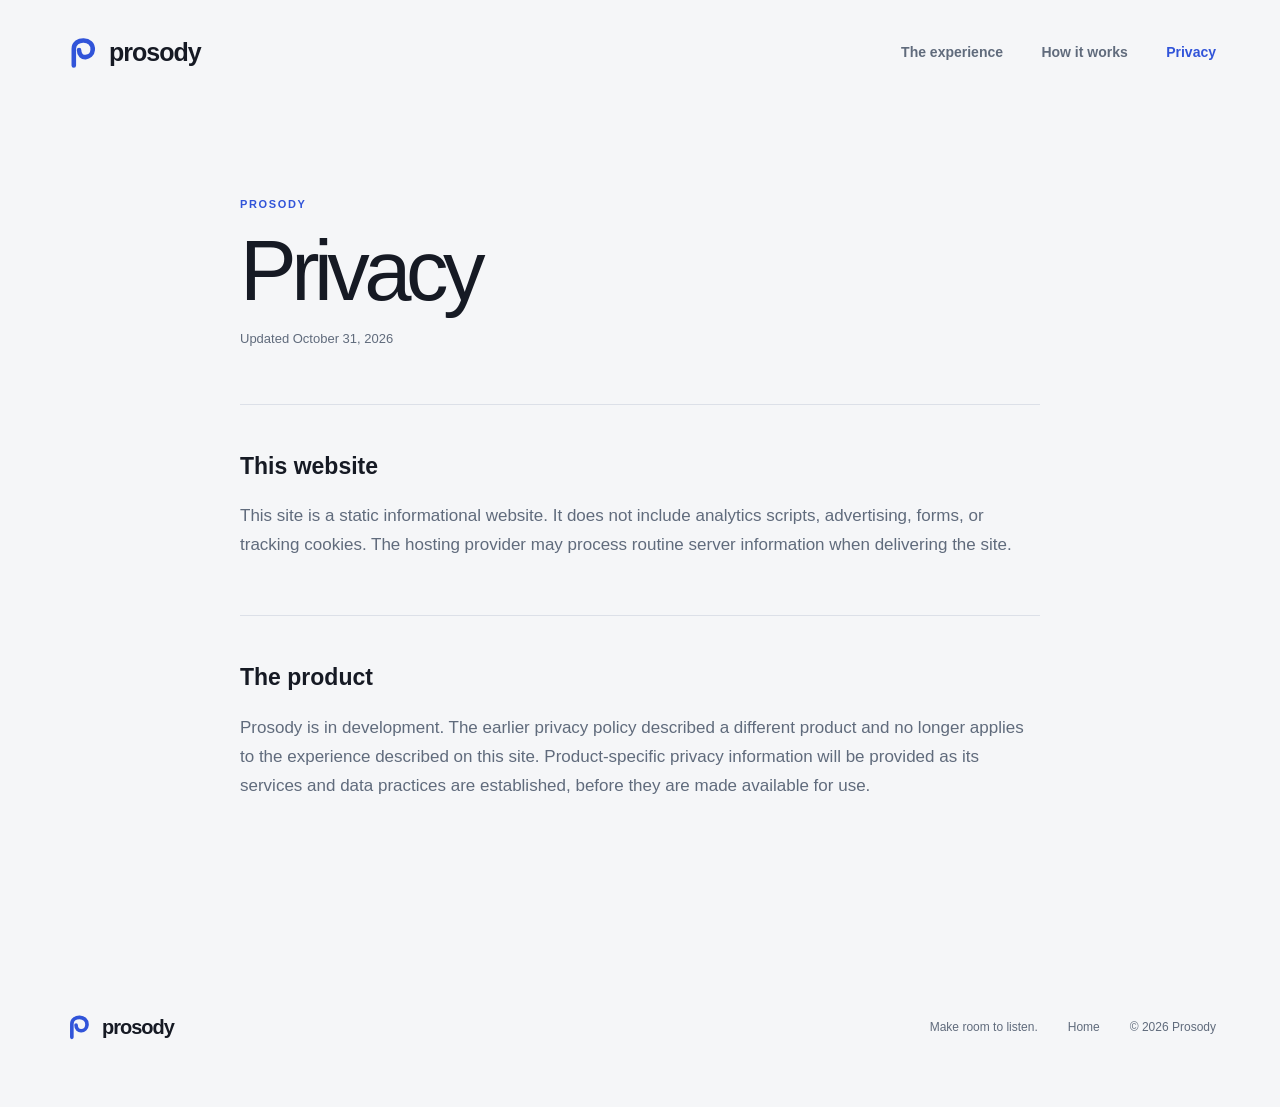
==== privacy.html @ 3f82dedf "Redesign site for Prosody briefings" ====
<!doctype html>
<html lang="en">
<head>
<meta charset="utf-8"><meta name="viewport" content="width=device-width, initial-scale=1"><meta name="theme-color" content="#f5f6f8">
<title>Privacy — Prosody</title><meta name="description" content="Privacy information for the Prosody website and the product in development.">
<link rel="icon" href="/assets/prosody-mark.svg" type="image/svg+xml"><link rel="stylesheet" href="/assets/styles.css">
</head>
<body>
<header class="site-nav wrap"><a class="brand" href="/" aria-label="Prosody home"><img src="/assets/prosody-mark.svg" width="35" height="35" alt="">prosody</a><nav aria-label="Main navigation"><a href="/#experience">The experience</a><a href="/#how-it-works">How it works</a><a href="/privacy" aria-current="page">Privacy</a></nav></header>
<main class="legal wrap"><p class="eyebrow">Prosody</p><h1>Privacy</h1><p class="updated">Updated October 31, 2026</p><section><h2>This website</h2><p>This site is a static informational website. It does not include analytics scripts, advertising, forms, or tracking cookies. The hosting provider may process routine server information when delivering the site.</p></section><section><h2>The product</h2><p>Prosody is in development. The earlier privacy policy described a different product and no longer applies to the experience described on this site. Product-specific privacy information will be provided as its services and data practices are established, before they are made available for use.</p></section></main>
<footer class="wrap"><a class="brand" href="/"><img src="/assets/prosody-mark.svg" width="28" height="28" alt="">prosody</a><span>Make room to listen.</span><a href="/">Home</a><span>© 2026 Prosody</span></footer>
</body></html>
---- assets/styles.css ----
:root{color-scheme:light;--paper:#f5f6f8;--white:#fff;--ink:#161a24;--muted:#606b7c;--blue:#3154d9;--line:#dce0e8;--soft:#e9edfa;--radius:24px;--space:clamp(24px,5vw,76px)}
*{box-sizing:border-box}html{scroll-behavior:smooth}body{margin:0;background:var(--paper);color:var(--ink);font-family:Arial,Helvetica,sans-serif;line-height:1.5;-webkit-font-smoothing:antialiased}a{color:inherit}a:focus-visible{outline:3px solid var(--blue);outline-offset:5px}img{display:block;max-width:100%}.wrap{width:min(1320px,calc(100% - 2 * var(--space)));margin-inline:auto}.site-nav{height:105px;display:flex;align-items:center;justify-content:space-between;gap:24px}.brand{display:inline-flex;align-items:center;gap:10px;text-decoration:none;font-weight:700;font-size:25px;letter-spacing:-1px}.site-nav nav{display:flex;gap:clamp(18px,3vw,44px);font-size:14px;font-weight:600}.site-nav nav a{text-decoration:none;color:var(--muted)}.site-nav nav a:hover,.site-nav nav a[aria-current]{color:var(--blue)}
.hero{display:grid;grid-template-columns:1fr 1fr;gap:5%;align-items:center;padding:55px 0 100px}.hero-copy{padding:30px 0}.eyebrow{color:var(--blue);font-size:11px;font-weight:700;letter-spacing:.15em;text-transform:uppercase}.eyebrow span{display:inline-block;width:8px;height:8px;border-radius:50%;background:var(--blue);margin-right:9px}.hero h1,.intro h2,.how h2,.closing h2,.legal h1{font-weight:500;letter-spacing:-.065em;line-height:1.02}.hero h1{font-size:clamp(64px,7.5vw,112px);margin:30px 0}.hero h1 em{font-style:normal;color:var(--blue)}.lead{font-size:clamp(19px,2vw,23px);line-height:1.5;max-width:440px;color:var(--muted)}.button{display:inline-flex;gap:50px;align-items:center;background:var(--blue);color:white;text-decoration:none;border-radius:14px;padding:17px 21px;font-size:14px;font-weight:700;margin-top:24px}.button:hover{background:#243fa9}.availability{color:var(--muted);font-size:12px;margin-top:18px}.player-scene{min-height:610px;border-radius:32px;background:#e6eaf5;display:flex;flex-direction:column;align-items:center;justify-content:space-between;padding:32px;overflow:hidden}.scene-label{font-size:12px;color:#66718a;align-self:flex-start}.player{width:min(310px,100%);background:var(--white);border-radius:28px;padding:25px;box-shadow:0 25px 65px rgba(31,46,93,.12)}.player-top,.player-bottom{display:flex;justify-content:space-between;align-items:center;color:var(--muted);font-size:9px;letter-spacing:.1em;font-weight:700}.wave{height:145px;display:flex;align-items:center;justify-content:center;gap:5px}.wave i{display:block;width:4px;height:15px;border-radius:9px;background:var(--blue)}.wave i:nth-child(4n+2){height:36px}.wave i:nth-child(4n+3){height:62px}.wave i:nth-child(7n){height:85px}.player-text span,.feature-number{color:var(--blue);font-size:9px;letter-spacing:.13em;font-weight:700}.player-text h2{font-size:25px;letter-spacing:-.05em;line-height:1.12;margin:12px 0}.player-text p{font-size:12px;color:var(--muted)}.progress{height:3px;background:var(--line);margin:35px 0 18px}.progress span{display:block;width:18%;height:100%;background:var(--blue)}.play{display:grid;place-items:center;width:43px;height:43px;background:var(--blue);color:white;border-radius:50%;font-size:13px;padding-left:2px}.scene-foot{font-size:9px;letter-spacing:.12em;color:#66718a;font-weight:700}.scene-foot span{color:var(--blue);padding:0 8px}
.intro{border-top:1px solid var(--line);padding:100px 0 60px;display:grid;grid-template-columns:1fr 2fr;gap:30px}.intro h2,.how h2,.closing h2{font-size:clamp(42px,5vw,70px);margin:0 0 25px}.intro div>p,.closing div>p:last-child{max-width:550px;color:var(--muted);font-size:19px}.features{display:grid;grid-template-columns:repeat(3,1fr);gap:16px;padding-bottom:110px}.features article{background:var(--white);border-radius:var(--radius);padding:30px;min-height:310px}.feature-icon{font-size:36px;color:var(--blue);margin:45px 0 25px;line-height:1}.features h3{font-size:20px;letter-spacing:-.03em;margin:0 0 12px}.features p{font-size:15px;color:var(--muted);max-width:33ch}.how{border-top:1px solid var(--line);padding:100px 0;display:grid;grid-template-columns:1fr 1fr;gap:10%}.steps>div{display:grid;grid-template-columns:45px 1fr;gap:20px;border-bottom:1px solid var(--line);padding:20px 0}.steps>div:first-child{padding-top:0}.steps span{color:var(--blue);font-size:12px;font-weight:700}.steps p{margin:0;color:var(--muted)}.steps strong{color:var(--ink)}.closing{background:var(--soft);border-radius:32px;padding:clamp(35px,6vw,85px);display:flex;justify-content:space-between;align-items:center;gap:30px}.closing img{width:clamp(70px,10vw,120px)}footer{display:flex;align-items:center;gap:30px;padding:65px 0;color:var(--muted);font-size:12px}footer .brand{color:var(--ink);font-size:20px;margin-right:auto}footer a:not(.brand){text-decoration:none}.legal{max-width:800px;padding-top:80px;padding-bottom:130px;min-height:65vh}.legal h1{font-size:clamp(55px,7vw,85px);margin:15px 0}.updated{color:var(--muted);font-size:13px}.legal section{border-top:1px solid var(--line);margin-top:55px;padding-top:25px}.legal h2{font-size:23px}.legal section p{color:var(--muted);font-size:17px;line-height:1.7}
@media(max-width:760px){.site-nav{height:auto;padding:24px 0;align-items:flex-start;flex-wrap:wrap}.site-nav nav{width:100%;justify-content:space-between;font-size:12px}.hero{grid-template-columns:1fr;padding:35px 0 70px;gap:30px}.hero h1{font-size:clamp(60px,12vw,85px)}.player-scene{min-height:520px}.intro,.how{grid-template-columns:1fr;padding:70px 0 45px}.features{grid-template-columns:1fr;padding-bottom:70px}.features article{min-height:0}.feature-icon{margin:30px 0 20px}.how{gap:35px;padding-bottom:70px}.closing img{align-self:flex-end}footer{flex-wrap:wrap;gap:18px}footer .brand{width:100%}}
@media(prefers-reduced-motion:reduce){html{scroll-behavior:auto}}
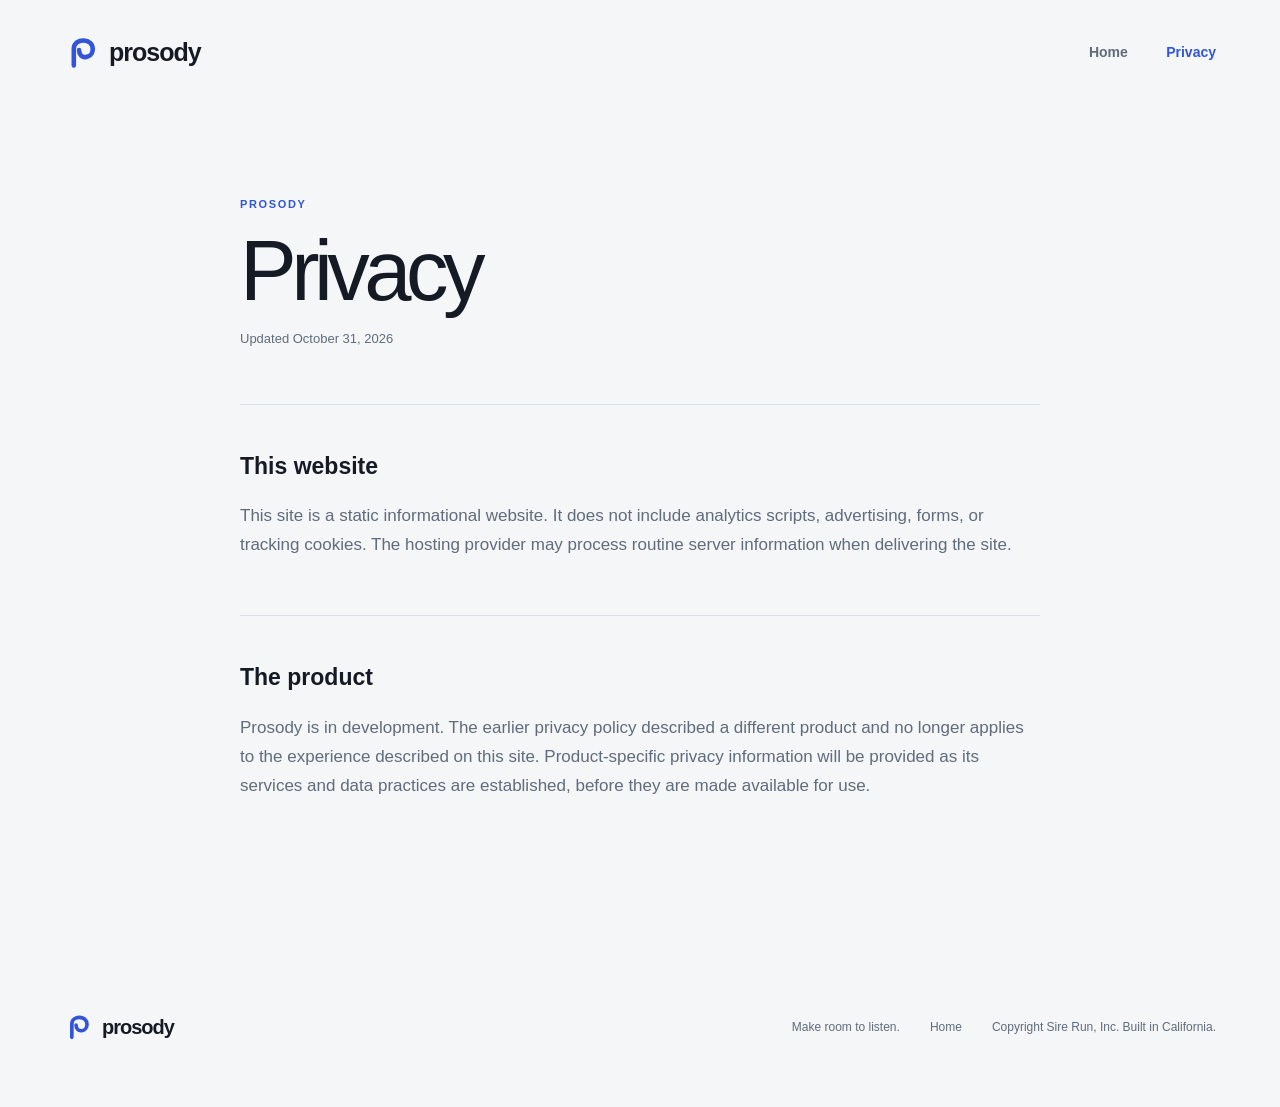
==== commit 3212cc76: "Publish Prosody app preview slideshow and refreshed layout" ====
--- a/privacy.html
+++ b/privacy.html
@@ -6,7 +6,7 @@
 <link rel="icon" href="/assets/prosody-mark.svg" type="image/svg+xml"><link rel="stylesheet" href="/assets/styles.css">
 </head>
 <body>
-<header class="site-nav wrap"><a class="brand" href="/" aria-label="Prosody home"><img src="/assets/prosody-mark.svg" width="35" height="35" alt="">prosody</a><nav aria-label="Main navigation"><a href="/#experience">The experience</a><a href="/#how-it-works">How it works</a><a href="/privacy" aria-current="page">Privacy</a></nav></header>
+<header class="site-nav wrap"><a class="brand" href="/" aria-label="Prosody home"><img src="/assets/prosody-mark.svg" width="35" height="35" alt="">prosody</a><nav aria-label="Main navigation"><a href="/">Home</a><a href="/privacy" aria-current="page">Privacy</a></nav></header>
 <main class="legal wrap"><p class="eyebrow">Prosody</p><h1>Privacy</h1><p class="updated">Updated October 31, 2026</p><section><h2>This website</h2><p>This site is a static informational website. It does not include analytics scripts, advertising, forms, or tracking cookies. The hosting provider may process routine server information when delivering the site.</p></section><section><h2>The product</h2><p>Prosody is in development. The earlier privacy policy described a different product and no longer applies to the experience described on this site. Product-specific privacy information will be provided as its services and data practices are established, before they are made available for use.</p></section></main>
-<footer class="wrap"><a class="brand" href="/"><img src="/assets/prosody-mark.svg" width="28" height="28" alt="">prosody</a><span>Make room to listen.</span><a href="/">Home</a><span>© 2026 Prosody</span></footer>
+<footer class="wrap"><a class="brand" href="/"><img src="/assets/prosody-mark.svg" width="28" height="28" alt="">prosody</a><span>Make room to listen.</span><a href="/">Home</a><span>Copyright Sire Run, Inc. Built in California.</span></footer>
 </body></html>
--- a/assets/styles.css
+++ b/assets/styles.css
@@ -4,3 +4,9 @@
 .intro{border-top:1px solid var(--line);padding:100px 0 60px;display:grid;grid-template-columns:1fr 2fr;gap:30px}.intro h2,.how h2,.closing h2{font-size:clamp(42px,5vw,70px);margin:0 0 25px}.intro div>p,.closing div>p:last-child{max-width:550px;color:var(--muted);font-size:19px}.features{display:grid;grid-template-columns:repeat(3,1fr);gap:16px;padding-bottom:110px}.features article{background:var(--white);border-radius:var(--radius);padding:30px;min-height:310px}.feature-icon{font-size:36px;color:var(--blue);margin:45px 0 25px;line-height:1}.features h3{font-size:20px;letter-spacing:-.03em;margin:0 0 12px}.features p{font-size:15px;color:var(--muted);max-width:33ch}.how{border-top:1px solid var(--line);padding:100px 0;display:grid;grid-template-columns:1fr 1fr;gap:10%}.steps>div{display:grid;grid-template-columns:45px 1fr;gap:20px;border-bottom:1px solid var(--line);padding:20px 0}.steps>div:first-child{padding-top:0}.steps span{color:var(--blue);font-size:12px;font-weight:700}.steps p{margin:0;color:var(--muted)}.steps strong{color:var(--ink)}.closing{background:var(--soft);border-radius:32px;padding:clamp(35px,6vw,85px);display:flex;justify-content:space-between;align-items:center;gap:30px}.closing img{width:clamp(70px,10vw,120px)}footer{display:flex;align-items:center;gap:30px;padding:65px 0;color:var(--muted);font-size:12px}footer .brand{color:var(--ink);font-size:20px;margin-right:auto}footer a:not(.brand){text-decoration:none}.legal{max-width:800px;padding-top:80px;padding-bottom:130px;min-height:65vh}.legal h1{font-size:clamp(55px,7vw,85px);margin:15px 0}.updated{color:var(--muted);font-size:13px}.legal section{border-top:1px solid var(--line);margin-top:55px;padding-top:25px}.legal h2{font-size:23px}.legal section p{color:var(--muted);font-size:17px;line-height:1.7}
 @media(max-width:760px){.site-nav{height:auto;padding:24px 0;align-items:flex-start;flex-wrap:wrap}.site-nav nav{width:100%;justify-content:space-between;font-size:12px}.hero{grid-template-columns:1fr;padding:35px 0 70px;gap:30px}.hero h1{font-size:clamp(60px,12vw,85px)}.player-scene{min-height:520px}.intro,.how{grid-template-columns:1fr;padding:70px 0 45px}.features{grid-template-columns:1fr;padding-bottom:70px}.features article{min-height:0}.feature-icon{margin:30px 0 20px}.how{gap:35px;padding-bottom:70px}.closing img{align-self:flex-end}footer{flex-wrap:wrap;gap:18px}footer .brand{width:100%}}
 @media(prefers-reduced-motion:reduce){html{scroll-behavior:auto}}
+/* Current Blue identity; centered, animated card composition from the reference. */
+.showcase{min-height:100svh;display:grid;place-items:center;padding:40px 20px;background:var(--paper);overflow-x:hidden}.back-link{position:absolute;top:24px;left:24px;width:42px;height:42px;display:grid;place-items:center;border-radius:50%;background:var(--ink);color:var(--white);text-decoration:none;font-size:22px}.welcome-card{position:relative;width:min(370px,100%);padding:38px 30px 24px;text-align:center;border-radius:32px;background:var(--white);box-shadow:0 30px 110px #3154d91c;isolation:isolate}.welcome-card:before{content:"";position:absolute;inset:15% -20%;background:radial-gradient(ellipse,#3154d918,transparent 67%);z-index:-1;pointer-events:none}.welcome-card .brand{font-size:26px;gap:8px}.welcome-card h1{font-size:40px;line-height:1.08;letter-spacing:-.055em;font-weight:500;margin:30px 0 18px}.welcome-description{font-size:14px;color:var(--muted);line-height:1.65}.briefing-detail{margin:32px 0 24px;min-height:92px}.briefing-detail .eyebrow{font-size:9px}.briefing-detail h2{font-size:22px;line-height:1.25;letter-spacing:-.035em;font-weight:500;margin:10px 0}.welcome-action{border:0;border-radius:99px;background:var(--blue);color:var(--white);font:600 14px Arial,sans-serif;padding:15px 24px;width:100%;display:flex;justify-content:space-between;cursor:pointer}.welcome-action:hover{background:var(--ink)}button:focus-visible{outline:3px solid var(--blue);outline-offset:5px}.product-details{font-size:13px;line-height:1.6;color:var(--muted);margin:20px 0}.briefing-cards{display:flex;justify-content:center;align-items:center;gap:12px;margin:40px -15px 36px;min-height:130px;perspective:700px}.briefing-tile{border:1px solid var(--line);border-radius:16px;width:90px;flex-shrink:0;height:116px;background:var(--soft);color:var(--blue);padding:12px 5px;cursor:pointer;transform:rotate(-10deg);transition:transform .45s cubic-bezier(.2,.8,.2,1),box-shadow .45s;box-shadow:0 6px 15px #161a2408}.briefing-tile.project{transform:rotate(10deg);background:var(--ink);color:var(--white)}.briefing-tile.daily{transform:translateY(8px);background:var(--blue);color:var(--white)}.briefing-tile.selected,.briefing-tile:hover{transform:translateY(-8px) rotate(0) scale(1.06);box-shadow:0 12px 25px #3154d925}.briefing-tile>span:last-child{display:block;font-size:9px;font-weight:600}.tile-art{height:73px;display:grid;place-items:center;font-size:45px}.mini-wave{display:flex;align-items:center;justify-content:center;gap:4px}.mini-wave i{width:3px;height:16px;border-radius:4px;background:currentColor}.mini-wave i:nth-child(2n){height:30px}.mini-wave i:nth-child(3n){height:45px}.card-note{font-size:10px;color:var(--muted);margin:0 0 12px}.card-note span{display:block;margin-top:4px}.privacy-link{font-size:10px;color:var(--muted);text-underline-offset:3px}@media(prefers-reduced-motion:no-preference){.welcome-card{animation:card-arrive .9s both}.briefing-cards{animation:cards-arrive 1.1s .15s both}@keyframes card-arrive{from{opacity:0;transform:translateY(18px) rotateY(-8deg)}to{opacity:1;transform:none}}@keyframes cards-arrive{from{opacity:0;transform:translateY(20px) scale(1.12)}to{opacity:1;transform:none}}}@media(prefers-reduced-motion:reduce){.briefing-tile{transition:none}}@media(max-width:480px){.showcase{padding:65px 20px 25px}.back-link{top:14px;left:20px;width:34px;height:34px}.welcome-card{padding:30px 25px 22px}}
+.welcome-card:before{inset:15% 0}
+.app-preview{margin:32px auto 20px;width:100%;max-width:310px}.phone-frame{border:7px solid var(--ink);border-radius:42px;overflow:hidden;background:var(--paper);box-shadow:0 20px 55px #161a241c;aspect-ratio:407/866}.phone-frame img{display:block;width:100%;height:100%;object-fit:contain}.slide-controls{display:flex;align-items:center;justify-content:space-between;gap:10px;margin-top:24px}.slide-controls button{border:1px solid var(--line);background:var(--white);color:var(--ink);border-radius:50%;width:44px;height:44px;font-size:20px;cursor:pointer}.slide-controls button:hover{background:var(--soft)}#slide-caption{font-size:11px;color:var(--muted)}#slide-play{font:inherit;font-size:11px;color:var(--blue);border:0;background:none;min-height:44px;cursor:pointer}.preview-note{font-size:10px;color:var(--muted);margin:0 0 20px}
+
+.welcome-card .copyright{display:block;padding:20px 0 0;font-size:10px;line-height:1.6}
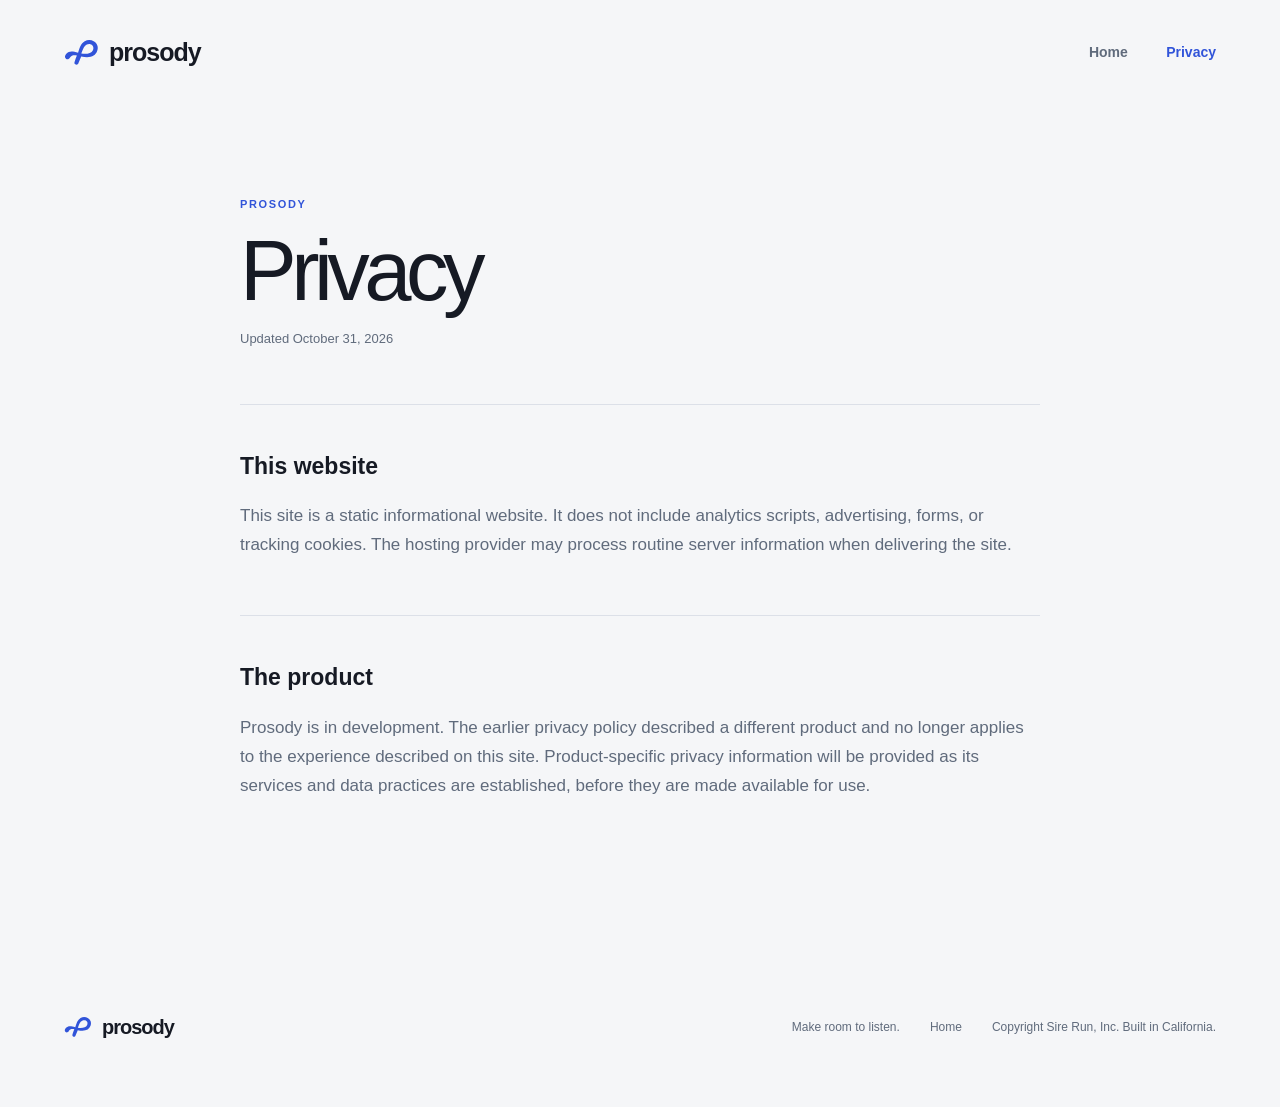
==== commit 962584fe: "Correct logo to Current flowing mark in Frame ultramarine" ====
--- a/privacy.html
+++ b/privacy.html
@@ -3,10 +3,10 @@
 <head>
 <meta charset="utf-8"><meta name="viewport" content="width=device-width, initial-scale=1"><meta name="theme-color" content="#f5f6f8">
 <title>Privacy — Prosody</title><meta name="description" content="Privacy information for the Prosody website and the product in development.">
-<link rel="icon" href="/assets/prosody-mark.svg" type="image/svg+xml"><link rel="stylesheet" href="/assets/styles.css">
+<link rel="icon" href="/assets/prosody-mark.e6d55ff2fa.svg" type="image/svg+xml"><link rel="stylesheet" href="/assets/styles.566b54b5c7.css">
 </head>
 <body>
-<header class="site-nav wrap"><a class="brand" href="/" aria-label="Prosody home"><img src="/assets/prosody-mark.svg" width="35" height="35" alt="">prosody</a><nav aria-label="Main navigation"><a href="/">Home</a><a href="/privacy" aria-current="page">Privacy</a></nav></header>
+<header class="site-nav wrap"><a class="brand" href="/" aria-label="Prosody home"><img src="/assets/prosody-mark.e6d55ff2fa.svg" width="35" height="35" alt="">prosody</a><nav aria-label="Main navigation"><a href="/">Home</a><a href="/privacy" aria-current="page">Privacy</a></nav></header>
 <main class="legal wrap"><p class="eyebrow">Prosody</p><h1>Privacy</h1><p class="updated">Updated October 31, 2026</p><section><h2>This website</h2><p>This site is a static informational website. It does not include analytics scripts, advertising, forms, or tracking cookies. The hosting provider may process routine server information when delivering the site.</p></section><section><h2>The product</h2><p>Prosody is in development. The earlier privacy policy described a different product and no longer applies to the experience described on this site. Product-specific privacy information will be provided as its services and data practices are established, before they are made available for use.</p></section></main>
-<footer class="wrap"><a class="brand" href="/"><img src="/assets/prosody-mark.svg" width="28" height="28" alt="">prosody</a><span>Make room to listen.</span><a href="/">Home</a><span>Copyright Sire Run, Inc. Built in California.</span></footer>
+<footer class="wrap"><a class="brand" href="/"><img src="/assets/prosody-mark.e6d55ff2fa.svg" width="28" height="28" alt="">prosody</a><span>Make room to listen.</span><a href="/">Home</a><span>Copyright Sire Run, Inc. Built in California.</span></footer>
 </body></html>
--- a/assets/styles.566b54b5c7.css
+++ b/assets/styles.566b54b5c7.css
@@ -0,0 +1,32 @@
+:root{color-scheme:light;--paper:#f5f6f8;--white:#fff;--ink:#161a24;--muted:#606b7c;--blue:#3154d9;--line:#dce0e8;--soft:#e9edfa;--radius:24px;--space:clamp(24px,5vw,76px)}
+*{box-sizing:border-box}html{scroll-behavior:smooth}body{margin:0;background:var(--paper);color:var(--ink);font-family:Arial,Helvetica,sans-serif;line-height:1.5;-webkit-font-smoothing:antialiased}a{color:inherit}a:focus-visible{outline:3px solid var(--blue);outline-offset:5px}img{display:block;max-width:100%}.wrap{width:min(1320px,calc(100% - 2 * var(--space)));margin-inline:auto}.site-nav{height:105px;display:flex;align-items:center;justify-content:space-between;gap:24px}.brand{display:inline-flex;align-items:center;gap:10px;text-decoration:none;font-weight:700;font-size:25px;letter-spacing:-1px}.site-nav nav{display:flex;gap:clamp(18px,3vw,44px);font-size:14px;font-weight:600}.site-nav nav a{text-decoration:none;color:var(--muted)}.site-nav nav a:hover,.site-nav nav a[aria-current]{color:var(--blue)}
+.hero{display:grid;grid-template-columns:1fr 1fr;gap:5%;align-items:center;padding:55px 0 100px}.hero-copy{padding:30px 0}.eyebrow{color:var(--blue);font-size:11px;font-weight:700;letter-spacing:.15em;text-transform:uppercase}.eyebrow span{display:inline-block;width:8px;height:8px;border-radius:50%;background:var(--blue);margin-right:9px}.hero h1,.intro h2,.how h2,.closing h2,.legal h1{font-weight:500;letter-spacing:-.065em;line-height:1.02}.hero h1{font-size:clamp(64px,7.5vw,112px);margin:30px 0}.hero h1 em{font-style:normal;color:var(--blue)}.lead{font-size:clamp(19px,2vw,23px);line-height:1.5;max-width:440px;color:var(--muted)}.button{display:inline-flex;gap:50px;align-items:center;background:var(--blue);color:white;text-decoration:none;border-radius:14px;padding:17px 21px;font-size:14px;font-weight:700;margin-top:24px}.button:hover{background:#243fa9}.availability{color:var(--muted);font-size:12px;margin-top:18px}.player-scene{min-height:610px;border-radius:32px;background:#e6eaf5;display:flex;flex-direction:column;align-items:center;justify-content:space-between;padding:32px;overflow:hidden}.scene-label{font-size:12px;color:#66718a;align-self:flex-start}.player{width:min(310px,100%);background:var(--white);border-radius:28px;padding:25px;box-shadow:0 25px 65px rgba(31,46,93,.12)}.player-top,.player-bottom{display:flex;justify-content:space-between;align-items:center;color:var(--muted);font-size:9px;letter-spacing:.1em;font-weight:700}.wave{height:145px;display:flex;align-items:center;justify-content:center;gap:5px}.wave i{display:block;width:4px;height:15px;border-radius:9px;background:var(--blue)}.wave i:nth-child(4n+2){height:36px}.wave i:nth-child(4n+3){height:62px}.wave i:nth-child(7n){height:85px}.player-text span,.feature-number{color:var(--blue);font-size:9px;letter-spacing:.13em;font-weight:700}.player-text h2{font-size:25px;letter-spacing:-.05em;line-height:1.12;margin:12px 0}.player-text p{font-size:12px;color:var(--muted)}.progress{height:3px;background:var(--line);margin:35px 0 18px}.progress span{display:block;width:18%;height:100%;background:var(--blue)}.play{display:grid;place-items:center;width:43px;height:43px;background:var(--blue);color:white;border-radius:50%;font-size:13px;padding-left:2px}.scene-foot{font-size:9px;letter-spacing:.12em;color:#66718a;font-weight:700}.scene-foot span{color:var(--blue);padding:0 8px}
+.intro{border-top:1px solid var(--line);padding:100px 0 60px;display:grid;grid-template-columns:1fr 2fr;gap:30px}.intro h2,.how h2,.closing h2{font-size:clamp(42px,5vw,70px);margin:0 0 25px}.intro div>p,.closing div>p:last-child{max-width:550px;color:var(--muted);font-size:19px}.features{display:grid;grid-template-columns:repeat(3,1fr);gap:16px;padding-bottom:110px}.features article{background:var(--white);border-radius:var(--radius);padding:30px;min-height:310px}.feature-icon{font-size:36px;color:var(--blue);margin:45px 0 25px;line-height:1}.features h3{font-size:20px;letter-spacing:-.03em;margin:0 0 12px}.features p{font-size:15px;color:var(--muted);max-width:33ch}.how{border-top:1px solid var(--line);padding:100px 0;display:grid;grid-template-columns:1fr 1fr;gap:10%}.steps>div{display:grid;grid-template-columns:45px 1fr;gap:20px;border-bottom:1px solid var(--line);padding:20px 0}.steps>div:first-child{padding-top:0}.steps span{color:var(--blue);font-size:12px;font-weight:700}.steps p{margin:0;color:var(--muted)}.steps strong{color:var(--ink)}.closing{background:var(--soft);border-radius:32px;padding:clamp(35px,6vw,85px);display:flex;justify-content:space-between;align-items:center;gap:30px}.closing img{width:clamp(70px,10vw,120px)}footer{display:flex;align-items:center;gap:30px;padding:65px 0;color:var(--muted);font-size:12px}footer .brand{color:var(--ink);font-size:20px;margin-right:auto}footer a:not(.brand){text-decoration:none}.legal{max-width:800px;padding-top:80px;padding-bottom:130px;min-height:65vh}.legal h1{font-size:clamp(55px,7vw,85px);margin:15px 0}.updated{color:var(--muted);font-size:13px}.legal section{border-top:1px solid var(--line);margin-top:55px;padding-top:25px}.legal h2{font-size:23px}.legal section p{color:var(--muted);font-size:17px;line-height:1.7}
+@media(max-width:760px){.site-nav{height:auto;padding:24px 0;align-items:flex-start;flex-wrap:wrap}.site-nav nav{width:100%;justify-content:space-between;font-size:12px}.hero{grid-template-columns:1fr;padding:35px 0 70px;gap:30px}.hero h1{font-size:clamp(60px,12vw,85px)}.player-scene{min-height:520px}.intro,.how{grid-template-columns:1fr;padding:70px 0 45px}.features{grid-template-columns:1fr;padding-bottom:70px}.features article{min-height:0}.feature-icon{margin:30px 0 20px}.how{gap:35px;padding-bottom:70px}.closing img{align-self:flex-end}footer{flex-wrap:wrap;gap:18px}footer .brand{width:100%}}
+@media(prefers-reduced-motion:reduce){html{scroll-behavior:auto}}
+/* Current Blue identity; centered, animated card composition from the reference. */
+.showcase{min-height:100svh;display:grid;place-items:center;padding:40px 20px;background:var(--paper);overflow-x:hidden}.back-link{position:absolute;top:24px;left:24px;width:42px;height:42px;display:grid;place-items:center;border-radius:50%;background:var(--ink);color:var(--white);text-decoration:none;font-size:22px}.welcome-card{position:relative;width:min(370px,100%);padding:38px 30px 24px;text-align:center;border-radius:32px;background:var(--white);box-shadow:0 30px 110px #3154d91c;isolation:isolate}.welcome-card:before{content:"";position:absolute;inset:15% -20%;background:radial-gradient(ellipse,#3154d918,transparent 67%);z-index:-1;pointer-events:none}.welcome-card .brand{font-size:26px;gap:8px}.welcome-card h1{font-size:40px;line-height:1.08;letter-spacing:-.055em;font-weight:500;margin:30px 0 18px}.welcome-description{font-size:14px;color:var(--muted);line-height:1.65}.briefing-detail{margin:32px 0 24px;min-height:92px}.briefing-detail .eyebrow{font-size:9px}.briefing-detail h2{font-size:22px;line-height:1.25;letter-spacing:-.035em;font-weight:500;margin:10px 0}.welcome-action{border:0;border-radius:99px;background:var(--blue);color:var(--white);font:600 14px Arial,sans-serif;padding:15px 24px;width:100%;display:flex;justify-content:space-between;cursor:pointer}.welcome-action:hover{background:var(--ink)}button:focus-visible{outline:3px solid var(--blue);outline-offset:5px}.product-details{font-size:13px;line-height:1.6;color:var(--muted);margin:20px 0}.briefing-cards{display:flex;justify-content:center;align-items:center;gap:12px;margin:40px -15px 36px;min-height:130px;perspective:700px}.briefing-tile{border:1px solid var(--line);border-radius:16px;width:90px;flex-shrink:0;height:116px;background:var(--soft);color:var(--blue);padding:12px 5px;cursor:pointer;transform:rotate(-10deg);transition:transform .45s cubic-bezier(.2,.8,.2,1),box-shadow .45s;box-shadow:0 6px 15px #161a2408}.briefing-tile.project{transform:rotate(10deg);background:var(--ink);color:var(--white)}.briefing-tile.daily{transform:translateY(8px);background:var(--blue);color:var(--white)}.briefing-tile.selected,.briefing-tile:hover{transform:translateY(-8px) rotate(0) scale(1.06);box-shadow:0 12px 25px #3154d925}.briefing-tile>span:last-child{display:block;font-size:9px;font-weight:600}.tile-art{height:73px;display:grid;place-items:center;font-size:45px}.mini-wave{display:flex;align-items:center;justify-content:center;gap:4px}.mini-wave i{width:3px;height:16px;border-radius:4px;background:currentColor}.mini-wave i:nth-child(2n){height:30px}.mini-wave i:nth-child(3n){height:45px}.card-note{font-size:10px;color:var(--muted);margin:0 0 12px}.card-note span{display:block;margin-top:4px}.privacy-link{font-size:10px;color:var(--muted);text-underline-offset:3px}@media(prefers-reduced-motion:no-preference){.welcome-card{animation:card-arrive .9s both}.briefing-cards{animation:cards-arrive 1.1s .15s both}@keyframes card-arrive{from{opacity:0;transform:translateY(18px) rotateY(-8deg)}to{opacity:1;transform:none}}@keyframes cards-arrive{from{opacity:0;transform:translateY(20px) scale(1.12)}to{opacity:1;transform:none}}}@media(prefers-reduced-motion:reduce){.briefing-tile{transition:none}}@media(max-width:480px){.showcase{padding:65px 20px 25px}.back-link{top:14px;left:20px;width:34px;height:34px}.welcome-card{padding:30px 25px 22px}}
+.welcome-card:before{inset:15% 0}
+.app-preview{margin:32px auto 20px;width:100%;max-width:310px}.phone-frame{border:7px solid var(--ink);border-radius:42px;overflow:hidden;background:var(--paper);box-shadow:0 20px 55px #161a241c;aspect-ratio:407/866}.phone-frame img{display:block;width:100%;height:100%;object-fit:contain}.slide-controls{display:flex;align-items:center;justify-content:space-between;gap:10px;margin-top:24px}.slide-controls button{border:1px solid var(--line);background:var(--white);color:var(--ink);border-radius:50%;width:44px;height:44px;font-size:20px;cursor:pointer}.slide-controls button:hover{background:var(--soft)}#slide-caption{font-size:11px;color:var(--muted)}#slide-play{font:inherit;font-size:11px;color:var(--blue);border:0;background:none;min-height:44px;cursor:pointer}.preview-note{font-size:10px;color:var(--muted);margin:0 0 20px}
+
+.welcome-card .copyright{display:block;padding:20px 0 0;font-size:10px;line-height:1.6}
+
+/* Responsive landing layout: readable message and a full-scale phone preview. */
+.showcase{padding:40px clamp(20px,5vw,80px)}
+.welcome-card{width:min(1120px,100%);display:grid;grid-template-columns:minmax(0,1fr) minmax(260px,340px);column-gap:clamp(32px,6vw,90px);padding:40px clamp(24px,5vw,64px);text-align:left;box-shadow:0 20px 90px #3154d90d}
+.welcome-card>.brand{grid-column:1;align-self:start;justify-self:start}
+.hero-message{grid-column:1;grid-row:2;align-self:center;padding:30px 0}
+.welcome-card h1{font-size:clamp(36px,4vw,54px);line-height:1.08;margin:0 0 24px;letter-spacing:-.05em}
+.welcome-card h1 span{color:var(--blue)}
+.welcome-description{font-size:17px;line-height:1.65;max-width:43ch}
+.development-note{font-size:12px;color:var(--muted);margin-top:28px}
+.app-preview{grid-column:2;grid-row:1 / 5;max-width:280px;margin:0 auto;text-align:center}
+.welcome-card>.card-note{display:none}
+.welcome-card>.privacy-link{grid-column:1;align-self:end;font-size:12px}
+.welcome-card>.copyright{grid-column:1;padding:18px 0 0;font-size:11px;line-height:1.6;display:block;margin:0;color:var(--muted)}
+.back-link{display:none}
+@media(max-width:760px){.showcase{padding:20px 16px}.welcome-card{display:flex;flex-direction:column;gap:0;padding:28px 24px;border-radius:24px}.hero-message{padding:40px 0 20px}.welcome-card h1{font-size:clamp(33px,7vw,46px)}.welcome-description{font-size:16px}.app-preview{width:min(280px,100%);margin:12px auto 24px}.welcome-card>.privacy-link{align-self:center}.welcome-card>.copyright{text-align:center;padding-top:12px}}
+
+/* Display each approved screen from the unchanged design board. */
+.phone-frame{position:relative;aspect-ratio:364/802;border:0;border-radius:30px;background:var(--paper)}
+.phone-frame img{position:absolute;width:435.714286%;max-width:none;height:auto;left:-328.571429%;top:-10.349127%;object-fit:initial}
